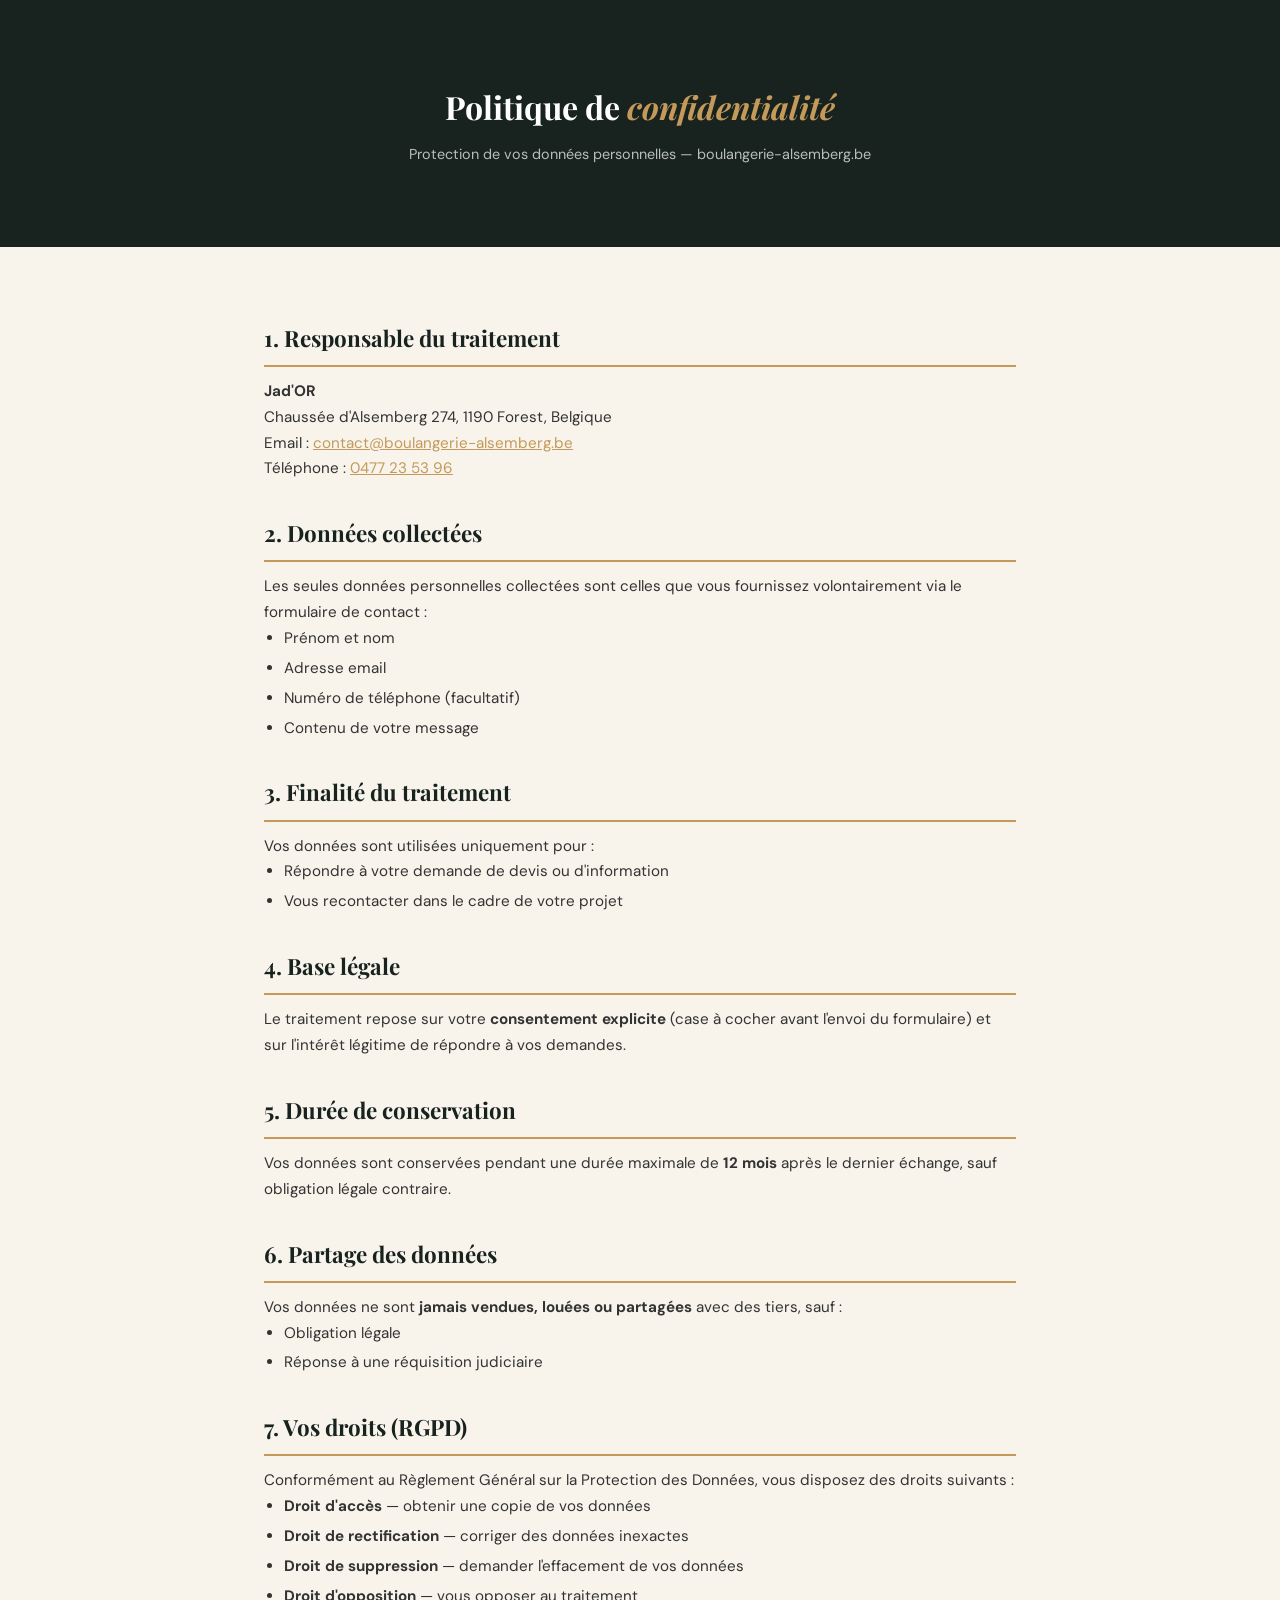
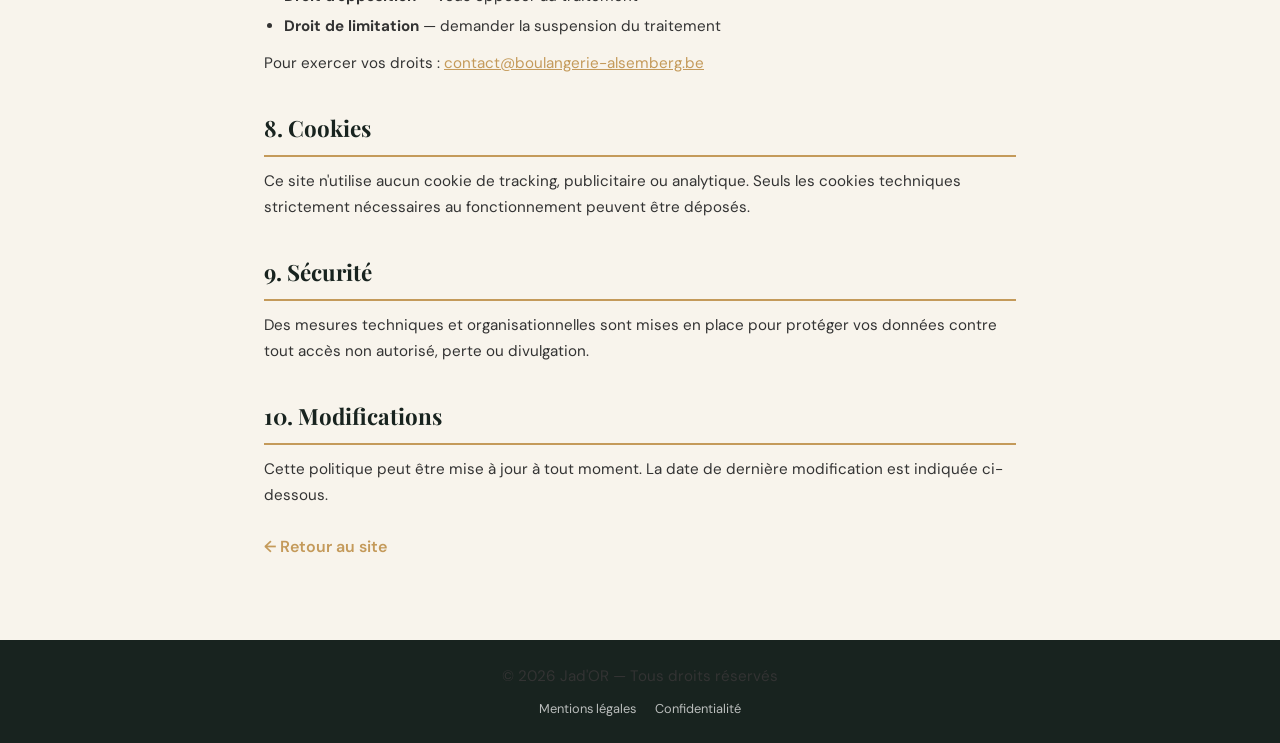
==== confidentialite.html @ 0fd866a7 "feat: ajout mentions légales et politique de confidentialité" ====
<!DOCTYPE html>
<html lang="fr">
<head>
  <meta charset="UTF-8">
  <meta name="viewport" content="width=device-width, initial-scale=1.0">
  <meta name="theme-color" content="#18231f">
  <title>Politique de confidentialité — Jad'OR</title>
  <link href="https://fonts.googleapis.com/css2?family=DM+Sans:wght@400;500;600;700&family=Playfair+Display:ital,wght@0,500;0,600;0,700;1,500&display=swap" rel="stylesheet">
  <style>
    :root {
      --forest: #18231f;
      --cream: #f8f4ec;
      --gold: #c49a5a;
      --muted: #66706a;
      --paper: #fffdf9;
    }
    * { box-sizing: border-box; margin: 0; padding: 0; }
    body { font-family: "DM Sans", sans-serif; background: var(--cream); color: var(--forest); line-height: 1.7; }
    .container { max-width: 800px; margin: 0 auto; padding: 40px 24px; }
    header { background: var(--forest); color: #fff; padding: 40px 0; text-align: center; }
    header h1 { font-family: "Playfair Display", serif; font-size: 2rem; margin-bottom: 8px; }
    header h1 em { color: var(--gold); }
    header p { color: rgba(255,255,255,0.7); font-size: 0.9rem; }
    h2 { font-family: "Playfair Display", serif; font-size: 1.4rem; margin: 32px 0 12px; color: var(--forest); border-bottom: 2px solid var(--gold); padding-bottom: 8px; }
    p, li { font-size: 0.95rem; color: #333; }
    ul { margin-left: 20px; margin-bottom: 12px; }
    li { margin-bottom: 4px; }
    a { color: var(--gold); }
    footer { background: var(--forest); color: rgba(255,255,255,0.5); text-align: center; padding: 24px 0; font-size: 0.8rem; margin-top: 40px; }
    footer a { color: rgba(255,255,255,0.7); text-decoration: none; margin: 0 8px; }
    .back { display: inline-block; margin-top: 24px; color: var(--gold); text-decoration: none; font-weight: 600; }
  </style>
</head>
<body>
  <header>
    <div class="container">
      <h1>Politique de <em>confidentialité</em></h1>
      <p>Protection de vos données personnelles — boulangerie-alsemberg.be</p>
    </div>
  </header>

  <div class="container">

    <h2>1. Responsable du traitement</h2>
    <p><strong>Jad'OR</strong><br>
    Chaussée d'Alsemberg 274, 1190 Forest, Belgique<br>
    Email : <a href="mailto:contact@boulangerie-alsemberg.be">contact@boulangerie-alsemberg.be</a><br>
    Téléphone : <a href="tel:+32477235396">0477 23 53 96</a></p>

    <h2>2. Données collectées</h2>
    <p>Les seules données personnelles collectées sont celles que vous fournissez volontairement via le formulaire de contact :</p>
    <ul>
      <li>Prénom et nom</li>
      <li>Adresse email</li>
      <li>Numéro de téléphone (facultatif)</li>
      <li>Contenu de votre message</li>
    </ul>

    <h2>3. Finalité du traitement</h2>
    <p>Vos données sont utilisées uniquement pour :</p>
    <ul>
      <li>Répondre à votre demande de devis ou d'information</li>
      <li>Vous recontacter dans le cadre de votre projet</li>
    </ul>

    <h2>4. Base légale</h2>
    <p>Le traitement repose sur votre <strong>consentement explicite</strong> (case à cocher avant l'envoi du formulaire) et sur l'intérêt légitime de répondre à vos demandes.</p>

    <h2>5. Durée de conservation</h2>
    <p>Vos données sont conservées pendant une durée maximale de <strong>12 mois</strong> après le dernier échange, sauf obligation légale contraire.</p>

    <h2>6. Partage des données</h2>
    <p>Vos données ne sont <strong>jamais vendues, louées ou partagées</strong> avec des tiers, sauf :</p>
    <ul>
      <li>Obligation légale</li>
      <li>Réponse à une réquisition judiciaire</li>
    </ul>

    <h2>7. Vos droits (RGPD)</h2>
    <p>Conformément au Règlement Général sur la Protection des Données, vous disposez des droits suivants :</p>
    <ul>
      <li><strong>Droit d'accès</strong> — obtenir une copie de vos données</li>
      <li><strong>Droit de rectification</strong> — corriger des données inexactes</li>
      <li><strong>Droit de suppression</strong> — demander l'effacement de vos données</li>
      <li><strong>Droit d'opposition</strong> — vous opposer au traitement</li>
      <li><strong>Droit de limitation</strong> — demander la suspension du traitement</li>
    </ul>
    <p>Pour exercer vos droits : <a href="mailto:contact@boulangerie-alsemberg.be">contact@boulangerie-alsemberg.be</a></p>

    <h2>8. Cookies</h2>
    <p>Ce site n'utilise aucun cookie de tracking, publicitaire ou analytique. Seuls les cookies techniques strictement nécessaires au fonctionnement peuvent être déposés.</p>

    <h2>9. Sécurité</h2>
    <p>Des mesures techniques et organisationnelles sont mises en place pour protéger vos données contre tout accès non autorisé, perte ou divulgation.</p>

    <h2>10. Modifications</h2>
    <p>Cette politique peut être mise à jour à tout moment. La date de dernière modification est indiquée ci-dessous.</p>

    <a class="back" href="index.html">← Retour au site</a>

  </div>

  <footer>
    <p>© 2026 Jad'OR — Tous droits réservés</p>
    <div style="margin-top:8px">
      <a href="mentions-legales.html">Mentions légales</a>
      <a href="confidentialite.html">Confidentialité</a>
    </div>
  </footer>
</body>
</html>
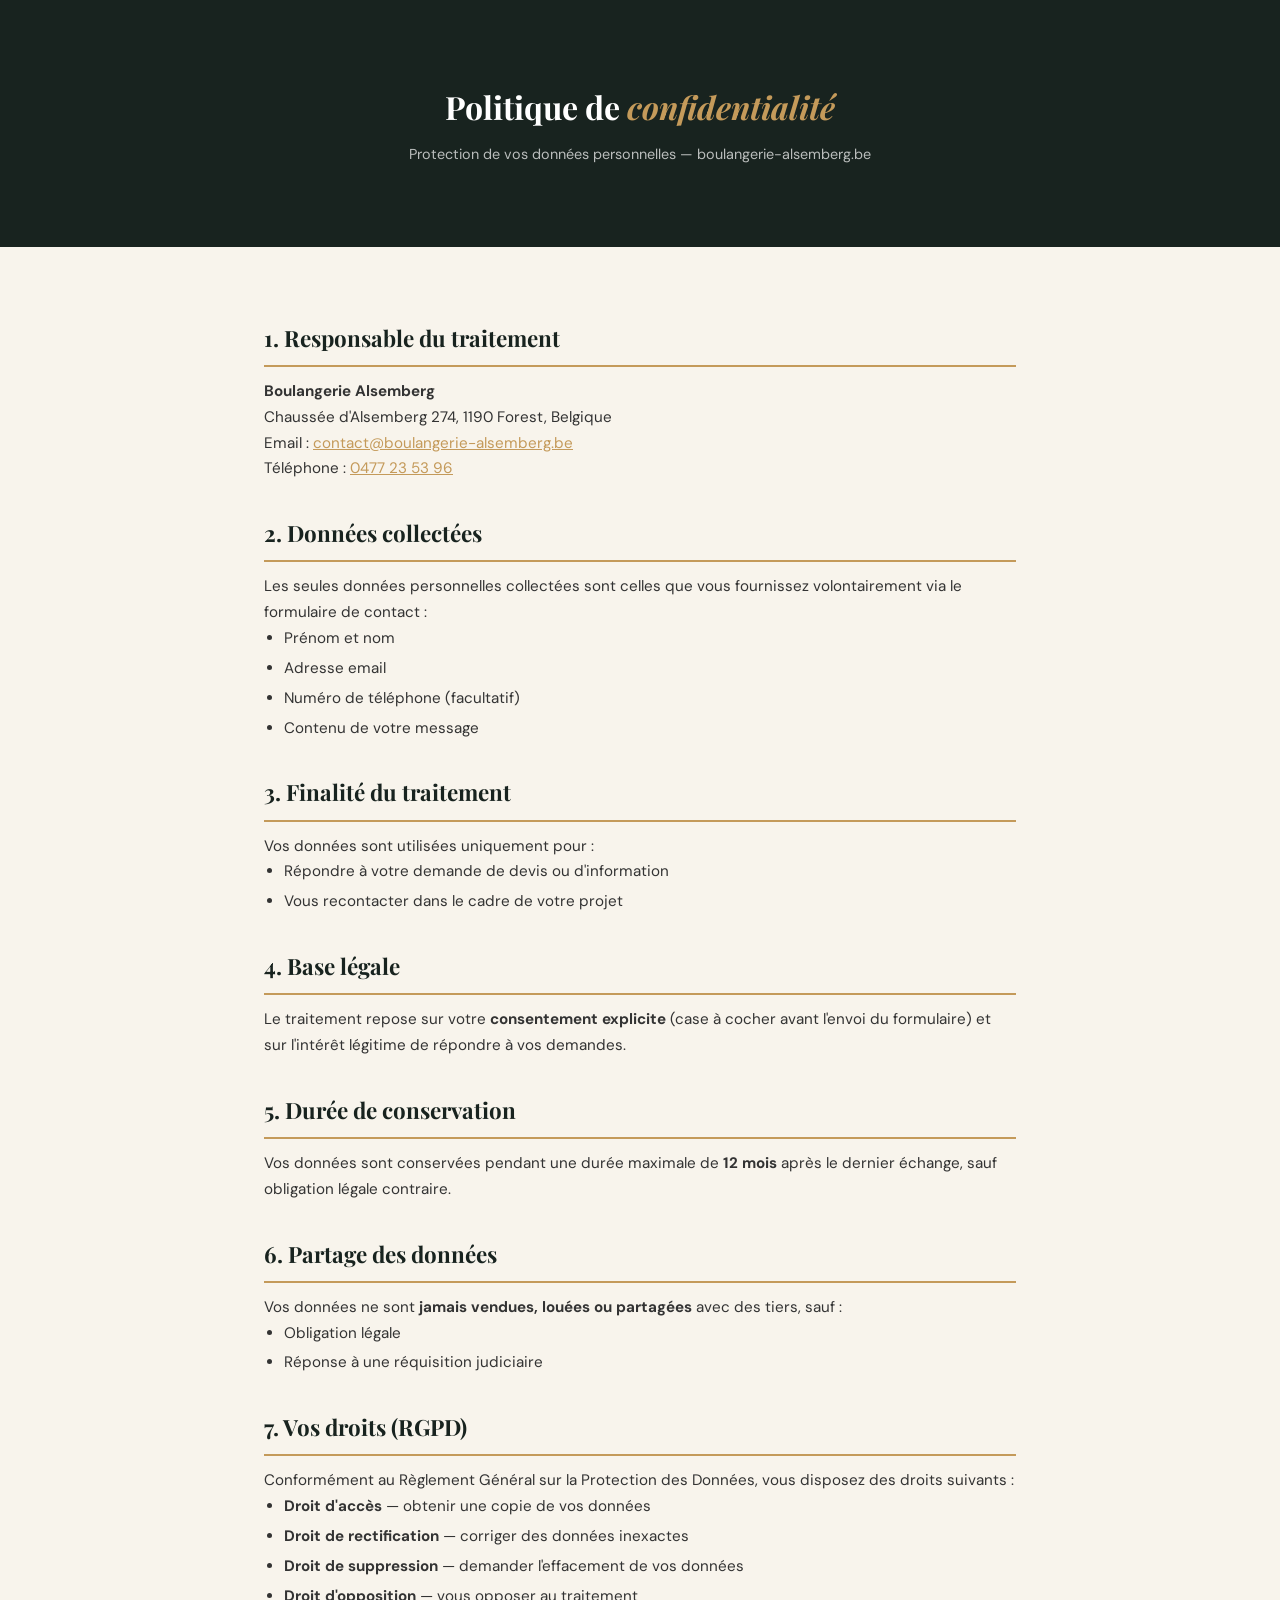
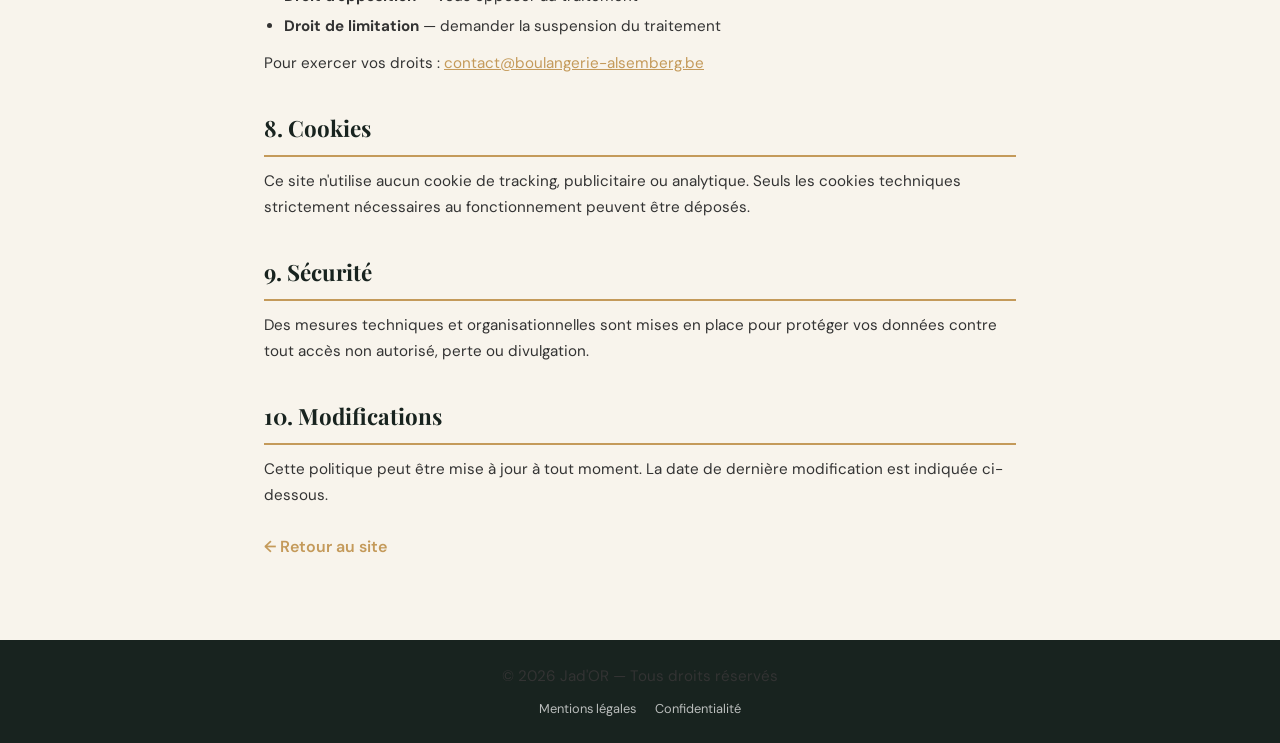
==== commit 1059614f: "fix: nom entreprise → Boulangerie Alsemberg" ====
--- a/confidentialite.html
+++ b/confidentialite.html
@@ -42,7 +42,7 @@
   <div class="container">
 
     <h2>1. Responsable du traitement</h2>
-    <p><strong>Jad'OR</strong><br>
+    <p><strong>Boulangerie Alsemberg</strong><br>
     Chaussée d'Alsemberg 274, 1190 Forest, Belgique<br>
     Email : <a href="mailto:contact@boulangerie-alsemberg.be">contact@boulangerie-alsemberg.be</a><br>
     Téléphone : <a href="tel:+32477235396">0477 23 53 96</a></p>
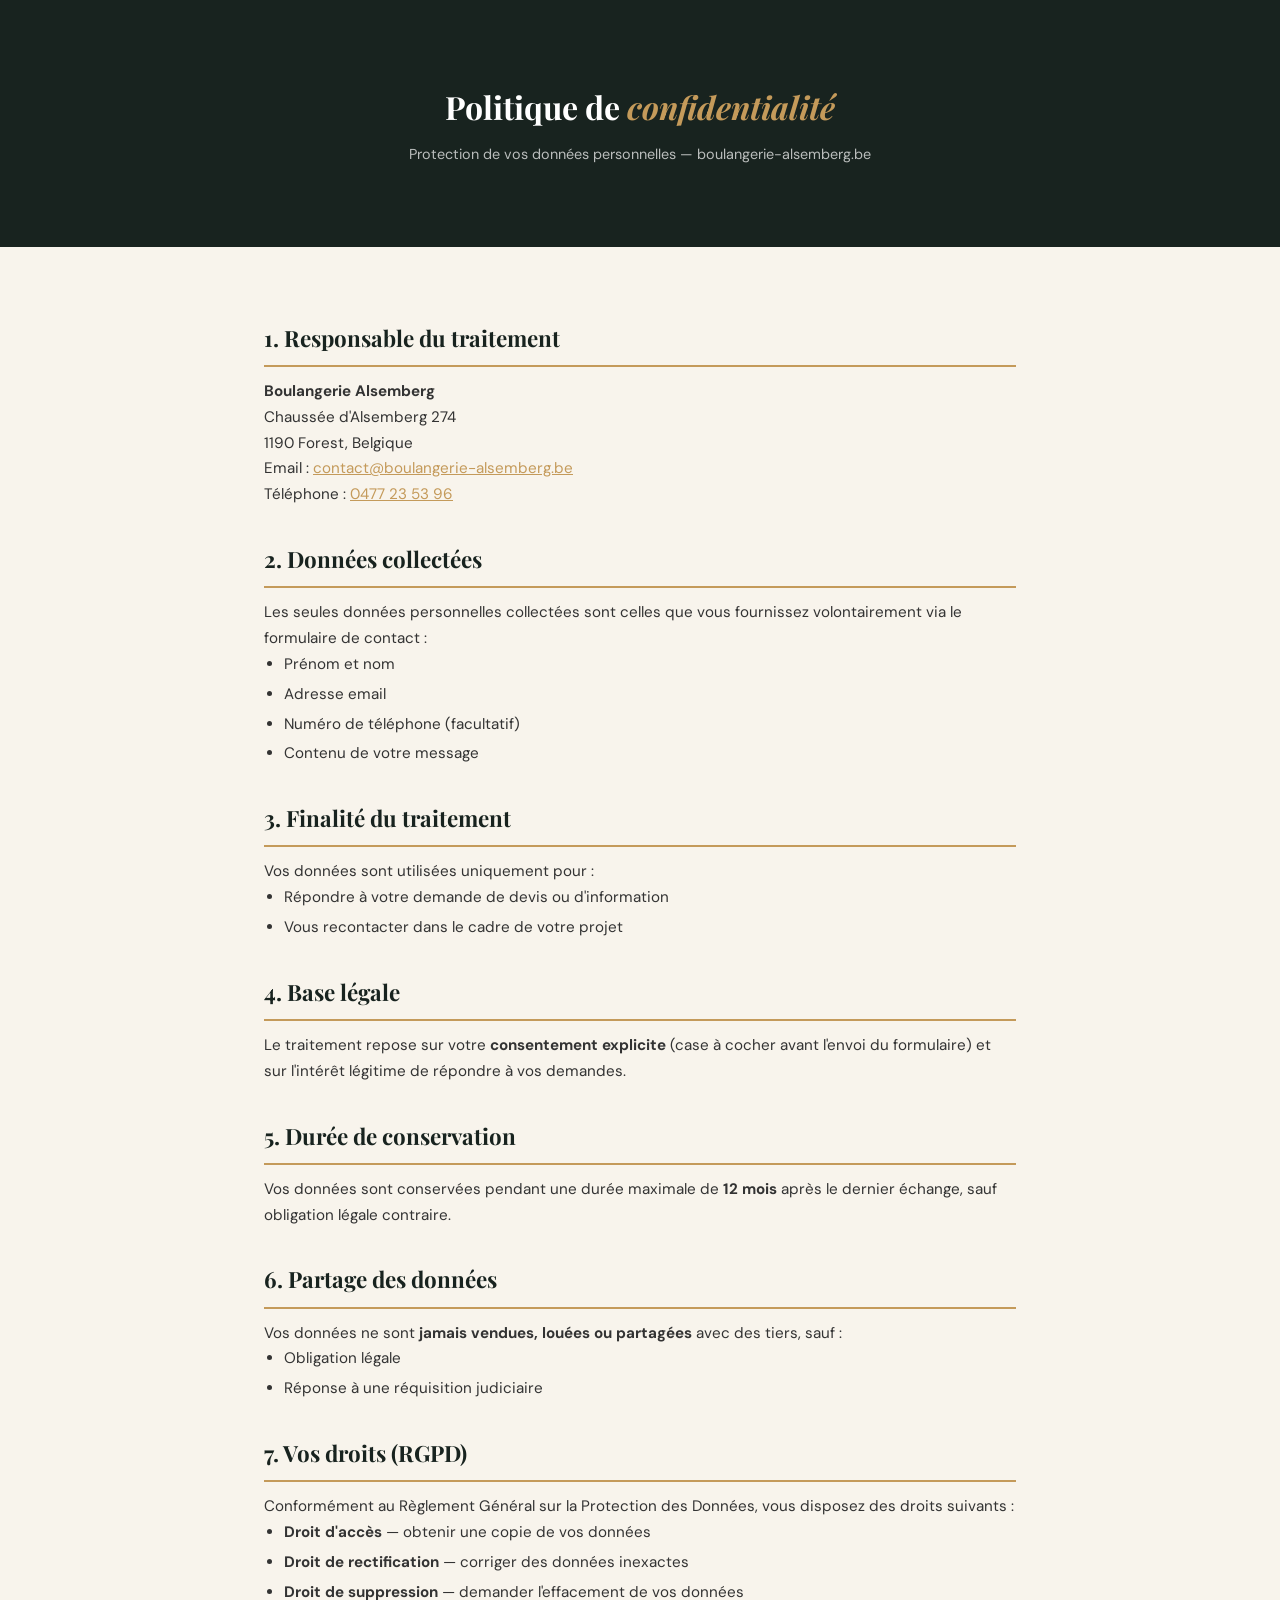
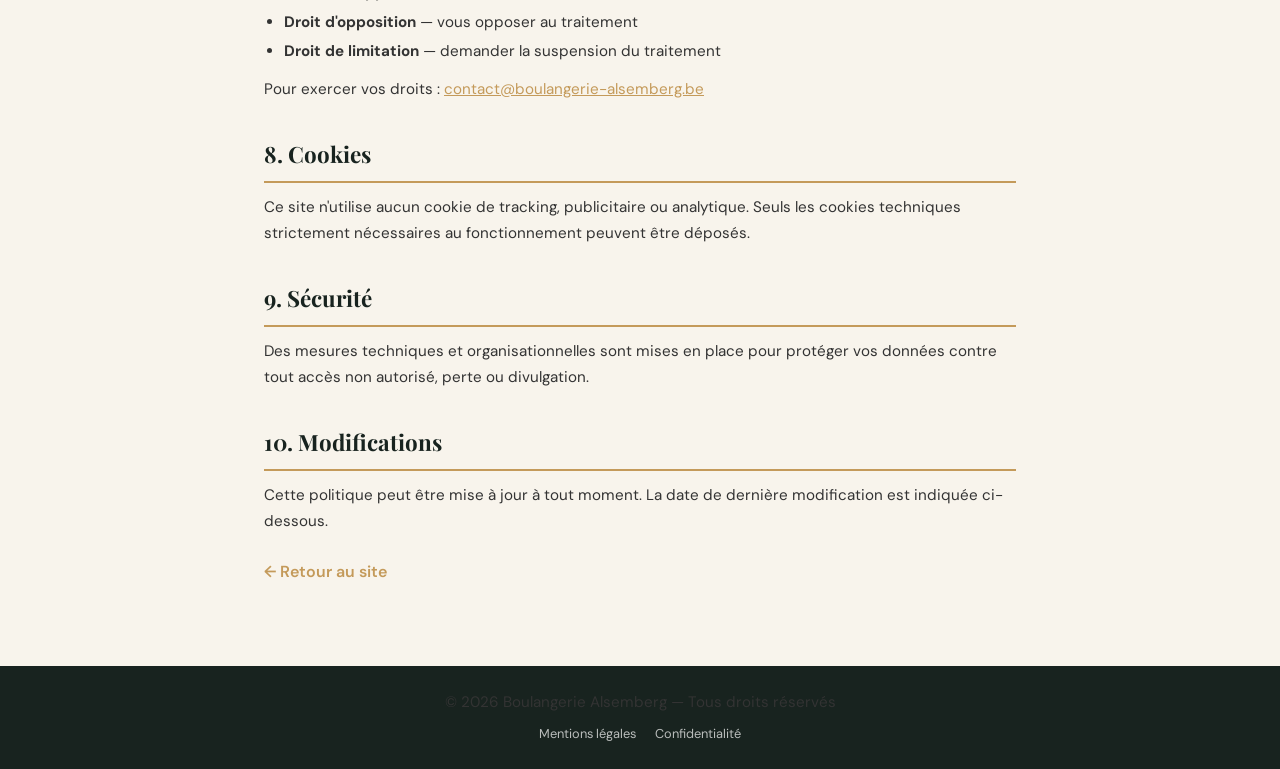
==== commit a490bf5a: "fix: Jad'OR → Boulangerie Alsemberg dans confidentialite.html" ====
--- a/confidentialite.html
+++ b/confidentialite.html
@@ -4,7 +4,7 @@
   <meta charset="UTF-8">
   <meta name="viewport" content="width=device-width, initial-scale=1.0">
   <meta name="theme-color" content="#18231f">
-  <title>Politique de confidentialité — Jad'OR</title>
+  <title>Politique de confidentialité — Boulangerie Alsemberg</title>
   <link href="https://fonts.googleapis.com/css2?family=DM+Sans:wght@400;500;600;700&family=Playfair+Display:ital,wght@0,500;0,600;0,700;1,500&display=swap" rel="stylesheet">
   <style>
     :root {
@@ -43,7 +43,8 @@
 
     <h2>1. Responsable du traitement</h2>
     <p><strong>Boulangerie Alsemberg</strong><br>
-    Chaussée d'Alsemberg 274, 1190 Forest, Belgique<br>
+    Chaussée d'Alsemberg 274<br>
+    1190 Forest, Belgique<br>
     Email : <a href="mailto:contact@boulangerie-alsemberg.be">contact@boulangerie-alsemberg.be</a><br>
     Téléphone : <a href="tel:+32477235396">0477 23 53 96</a></p>
 
@@ -101,7 +102,7 @@
   </div>
 
   <footer>
-    <p>© 2026 Jad'OR — Tous droits réservés</p>
+    <p>© 2026 Boulangerie Alsemberg — Tous droits réservés</p>
     <div style="margin-top:8px">
       <a href="mentions-legales.html">Mentions légales</a>
       <a href="confidentialite.html">Confidentialité</a>
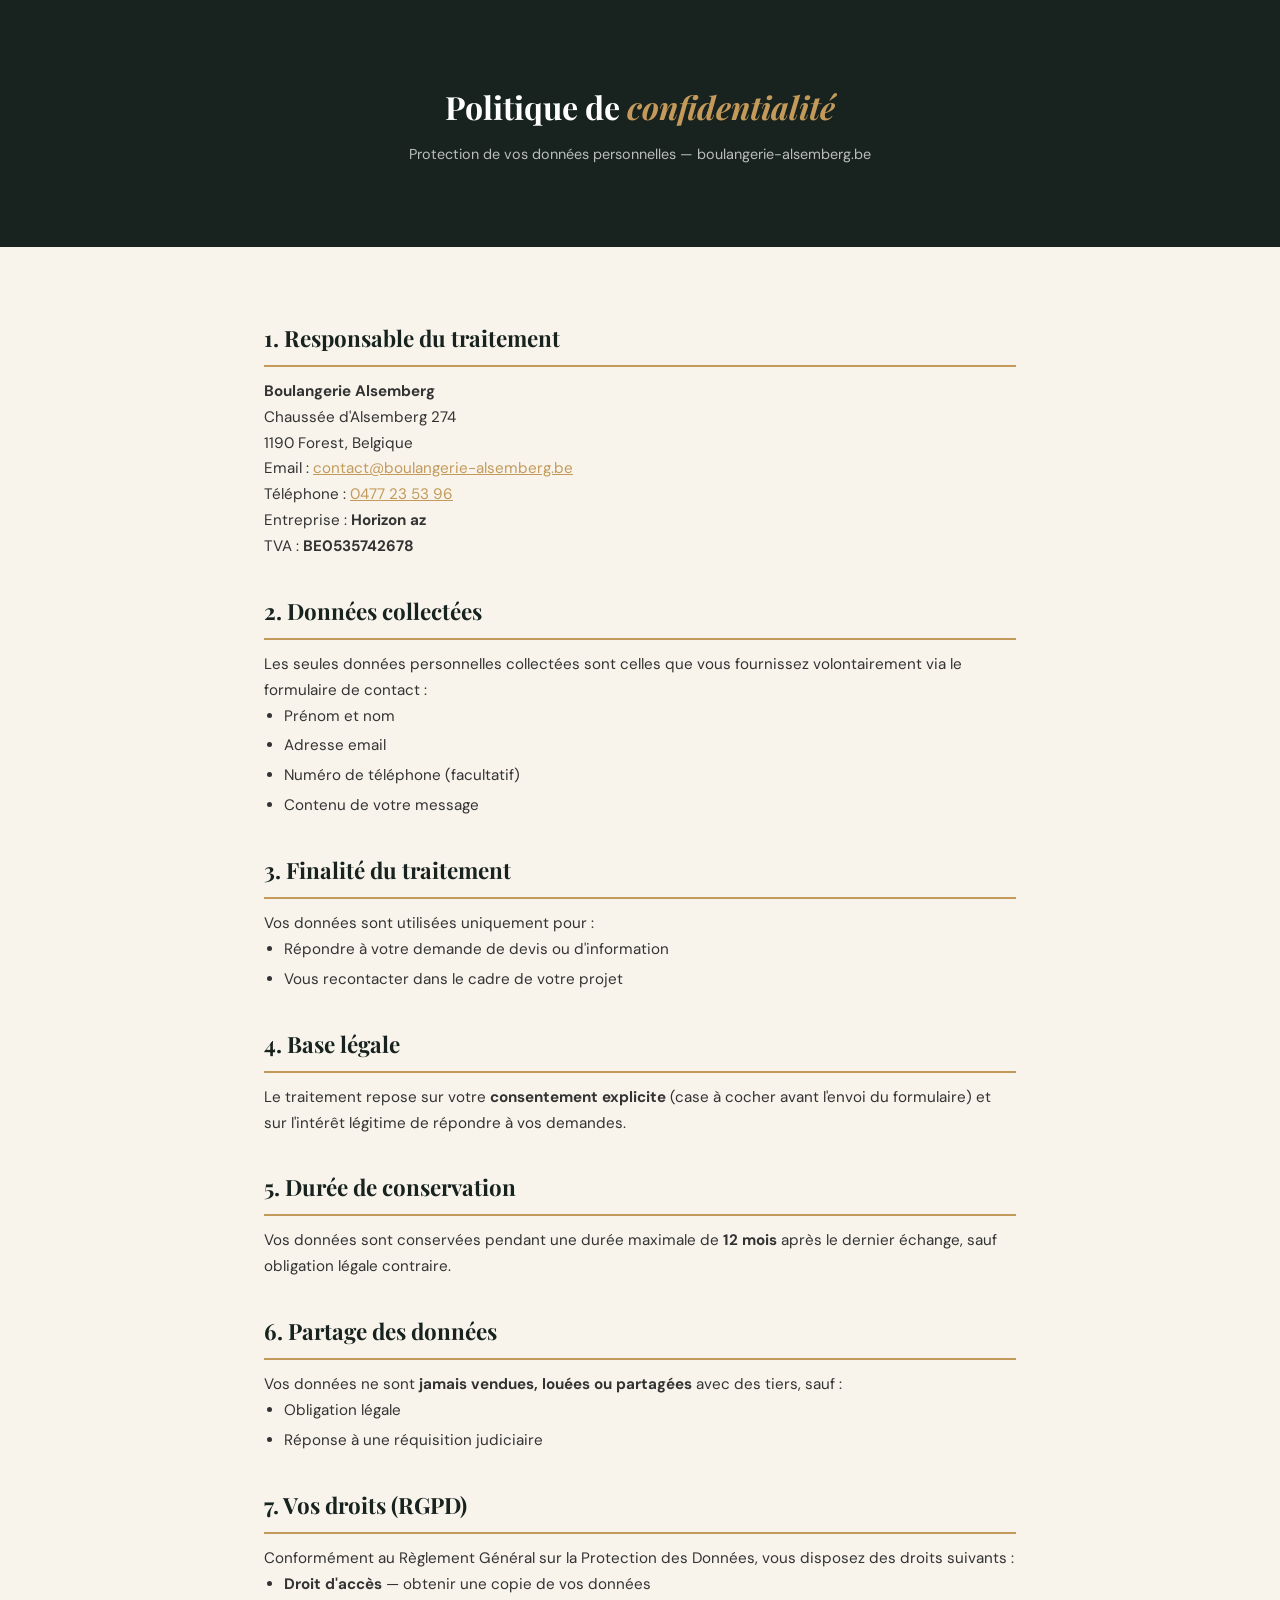
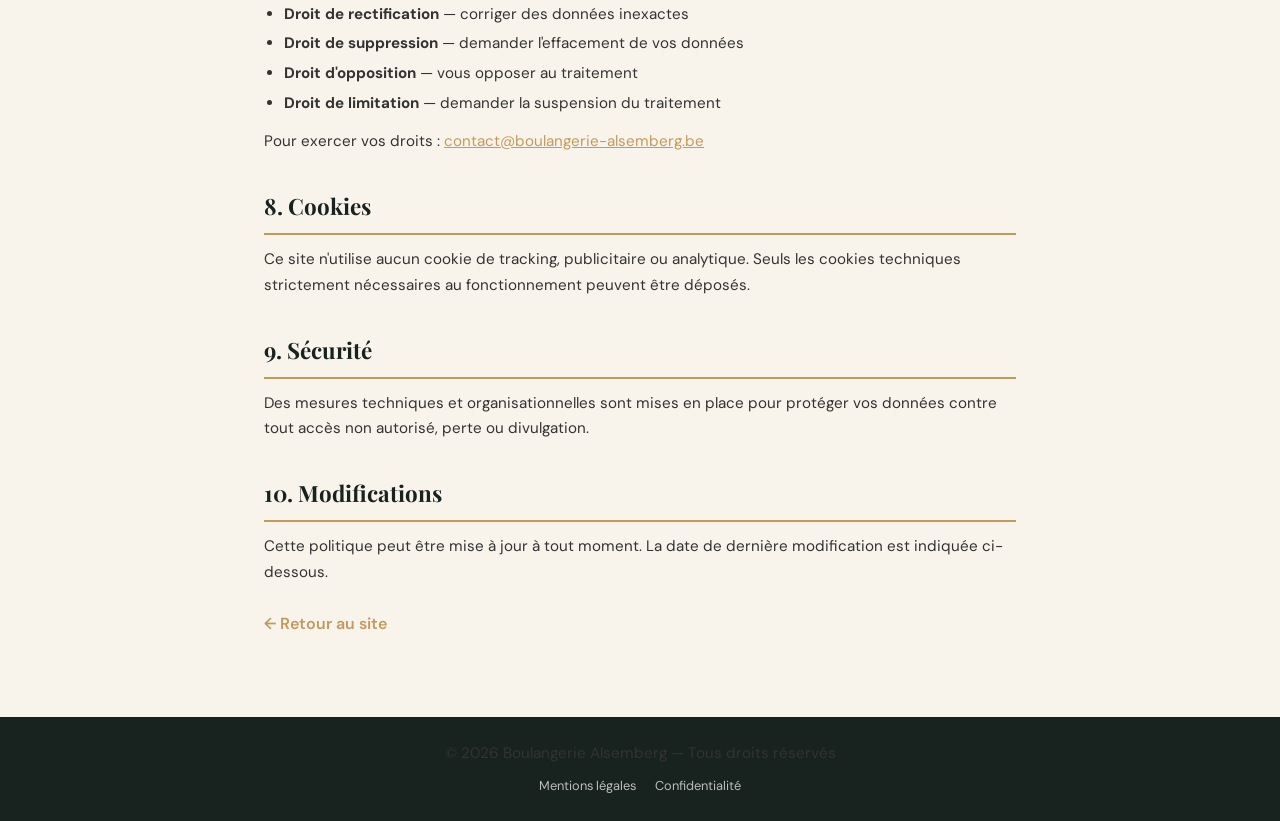
==== commit 79c8e425: "feat: ajout Horizon az / TVA BE0535742678 dans mentions légales et confidentialité" ====
--- a/confidentialite.html
+++ b/confidentialite.html
@@ -46,7 +46,9 @@
     Chaussée d'Alsemberg 274<br>
     1190 Forest, Belgique<br>
     Email : <a href="mailto:contact@boulangerie-alsemberg.be">contact@boulangerie-alsemberg.be</a><br>
-    Téléphone : <a href="tel:+32477235396">0477 23 53 96</a></p>
+    Téléphone : <a href="tel:+32477235396">0477 23 53 96</a><br>
+    Entreprise : <strong>Horizon az</strong><br>
+    TVA : <strong>BE0535742678</strong></p>
 
     <h2>2. Données collectées</h2>
     <p>Les seules données personnelles collectées sont celles que vous fournissez volontairement via le formulaire de contact :</p>
